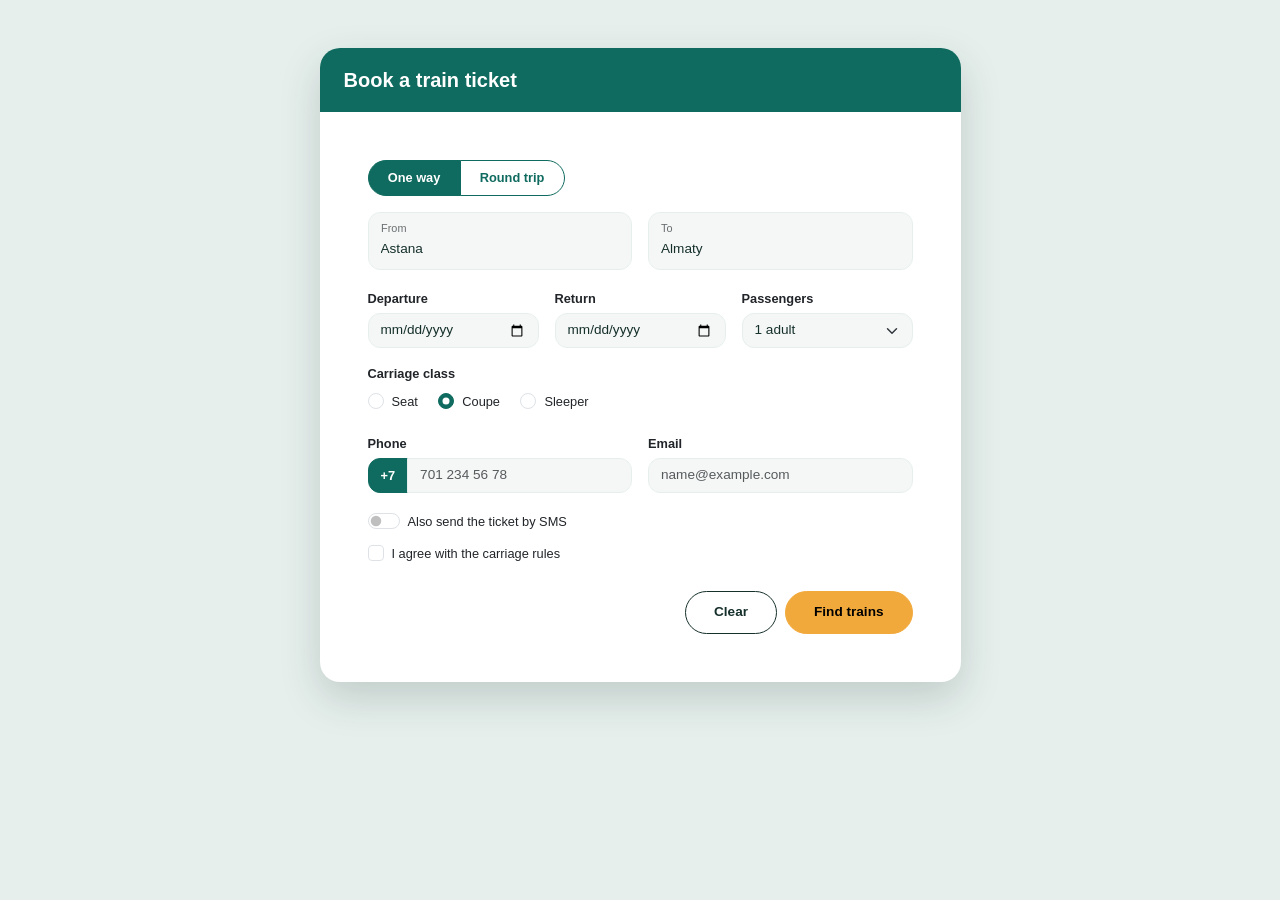
==== task1.html @ 4d1abed4 "Assignment4" ====
<!doctype html>
<html lang="en">
<head>
  <meta charset="utf-8">
  <meta name="viewport" content="width=device-width, initial-scale=1">
  <title>Book a train ticket</title>
  <link href="https://cdn.jsdelivr.net/npm/bootstrap@5.3.3/dist/css/bootstrap.min.css" rel="stylesheet">
  <link href="css/task1.css" rel="stylesheet">
</head>
<body>
  <main class="container py-4 py-md-5">
    <div class="row justify-content-center">
      <div class="col-12 col-md-10 col-lg-8 col-xl-7">

        <section class="card booking">
          <h1 class="booking__header">Book a train ticket</h1>

          <form class="card-body p-3 p-md-4 p-lg-5" action="#" method="get">
            <div class="row g-3">

              <div class="col-12">
                <div class="trip d-inline-flex" role="group" aria-label="Trip type">
                  <input type="radio" class="btn-check" name="trip" id="trip-one" value="one-way" checked>
                  <label class="btn" for="trip-one">One way</label>
                  <input type="radio" class="btn-check" name="trip" id="trip-round" value="round-trip">
                  <label class="btn" for="trip-round">Round trip</label>
                </div>
              </div>

              <div class="col-12 col-md-6">
                <div class="form-floating">
                  <input type="text" class="form-control" id="from" name="from"
                         placeholder="Astana" autocomplete="off" required>
                  <label for="from">From</label>
                </div>
              </div>
              <div class="col-12 col-md-6">
                <div class="form-floating">
                  <input type="text" class="form-control" id="to" name="to"
                         placeholder="Almaty" autocomplete="off" required>
                  <label for="to">To</label>
                </div>
              </div>

              <div class="col-12 col-md-4">
                <label class="form-label" for="departure">Departure</label>
                <input type="date" class="form-control" id="departure" name="departure" required>
              </div>
              <div class="col-12 col-md-4">
                <label class="form-label" for="return">Return</label>
                <input type="date" class="form-control" id="return" name="return">
              </div>
              <div class="col-12 col-md-4">
                <label class="form-label" for="passengers">Passengers</label>
                <select class="form-select" id="passengers" name="passengers" required>
                  <option value="1" selected>1 adult</option>
                  <option value="2">2 adults</option>
                  <option value="3">3 adults</option>
                  <option value="4">4 adults</option>
                  <option value="5">5 adults</option>
                  <option value="6">6 adults</option>
                </select>
              </div>

              <fieldset class="col-12">
                <legend class="form-label">Carriage class</legend>
                <div class="form-check form-check-inline">
                  <input class="form-check-input" type="radio" name="carriage" id="seat" value="seat" required>
                  <label class="form-check-label" for="seat">Seat</label>
                </div>
                <div class="form-check form-check-inline">
                  <input class="form-check-input" type="radio" name="carriage" id="coupe" value="coupe" checked>
                  <label class="form-check-label" for="coupe">Coupe</label>
                </div>
                <div class="form-check form-check-inline">
                  <input class="form-check-input" type="radio" name="carriage" id="sleeper" value="sleeper">
                  <label class="form-check-label" for="sleeper">Sleeper</label>
                </div>
              </fieldset>

              <div class="col-12 col-md-6">
                <label class="form-label" for="phone">Phone</label>
                <div class="input-group">
                  <span class="input-group-text" aria-hidden="true">+7</span>
                  <input type="tel" class="form-control" id="phone" name="phone"
                         placeholder="701 234 56 78" autocomplete="tel-national"
                         pattern="\d{3} ?\d{3} ?\d{2} ?\d{2}"
                         title="10 digits, for example 701 234 56 78" required>
                </div>
              </div>

              <div class="col-12 col-md-6">
                <label class="form-label" for="email">Email</label>
                <input type="email" class="form-control" id="email" name="email"
                       placeholder="name@example.com" autocomplete="email" required>
              </div>

              <div class="col-12">
                <div class="form-check form-switch">
                  <input class="form-check-input" type="checkbox" role="switch" id="sms" name="sms">
                  <label class="form-check-label" for="sms">Also send the ticket by SMS</label>
                </div>
                <div class="form-check mt-2">
                  <input class="form-check-input" type="checkbox" id="rules" name="rules" required>
                  <label class="form-check-label" for="rules">I agree with the carriage rules</label>
                </div>
              </div>

              <div class="col-12">
                <div class="d-flex flex-column-reverse flex-md-row justify-content-md-end gap-2 mt-2">
                  <button type="reset" class="btn btn-clear">Clear</button>
                  <button type="submit" class="btn btn-find">Find trains</button>
                </div>
              </div>

            </div>
          </form>
        </section>

      </div>
    </div>
  </main>
</body>
</html>
---- css/task1.css ----
:root {
  --green: #0F6B5F;
  --amber: #F2A93B;
  --ink:   #16302B;
  --soft:  #F4F7F5;
  --line:  #E6EFEC;
}

body {
  font-family: 'Montserrat', sans-serif;
  background: var(--line);
  color: var(--ink);
  min-height: 100vh;
}

.booking {
  border: 0;
  border-radius: 1.25rem;
  overflow: hidden;
  background: #fff;
  box-shadow: 0 1rem 2.5rem rgba(22, 48, 43, .18);
}
.booking__header {
  margin: 0;
  padding: 1.25rem 1.5rem;
  background: var(--green);
  color: #fff;
  font-size: 1.25rem;
  font-weight: 700;
}

.form-label,
legend.form-label {
  float: none;
  font-size: .8rem;
  font-weight: 600;
  margin-bottom: .35rem;
}

.form-control,
.form-select {
  background-color: var(--soft);
  border: 1px solid var(--line);
  border-radius: .75rem;
  color: var(--ink);
  font-size: .85rem;
}
.form-control:focus,
.form-select:focus {
  background-color: #fff;
  border-color: var(--green);
  box-shadow: 0 0 0 .2rem rgba(15, 107, 95, .2);
}

.form-floating > .form-control {
  padding-top: 1.625rem;
  padding-bottom: .625rem;
}
.form-floating > .form-control::placeholder {
  color: var(--ink);
  opacity: 1;
}
.form-floating > label {
  transform: scale(.85) translateY(-.5rem) translateX(.15rem);
  opacity: .65;
  font-size: .8rem;
}
.form-floating > .form-control ~ label::after {
  background-color: transparent !important;
}

.trip .btn {
  background: #fff;
  border: 1px solid var(--green);
  border-radius: 0;
  color: var(--green);
  font-size: .8rem;
  font-weight: 600;
  padding: .45rem 1.2rem;
}
.trip .btn-check:first-child + .btn { border-radius: 2rem 0 0 2rem; }
.trip .btn-check:last-of-type + .btn { border-radius: 0 2rem 2rem 0; margin-left: -1px; }
.trip .btn-check:checked + .btn {
  background: var(--green);
  border-color: var(--green);
  color: #fff;
}
.trip .btn-check:focus-visible + .btn {
  outline: 3px solid var(--amber);
  outline-offset: 2px;
}

.form-check-label { font-size: .8rem; }
.form-check-input:checked {
  background-color: var(--green);
  border-color: var(--green);
}
.form-check-input:focus {
  border-color: var(--green);
  box-shadow: 0 0 0 .2rem rgba(15, 107, 95, .25);
}

.input-group-text {
  background: var(--green);
  border: 1px solid var(--green);
  border-radius: .75rem; 
  color: #fff;
  font-size: .8rem;
  font-weight: 700;
}


.btn-find,
.btn-clear {
  border-radius: 2rem;
  font-size: .85rem;
  font-weight: 700;
  padding: .65rem 1.75rem;
}
.btn-find {
  background: var(--amber);
  border: 1px solid var(--amber);
  color: #000000;
}
.btn-find:hover,
.btn-find:active {
  background: #e29a2c;
  border-color: #e29a2c;
  color: #fff;
}
.btn-clear {
  background: #fff;
  border: 1px solid var(--ink);
  color: var(--ink);
  font-weight: 600;
}
.btn-clear:hover,
.btn-clear:active {
  background: var(--line);
  border-color: var(--ink);
  color: var(--ink);
}
.btn-find:focus-visible,
.btn-clear:focus-visible {
  outline: 3px solid var(--green);
  outline-offset: 2px;
  box-shadow: none;
}
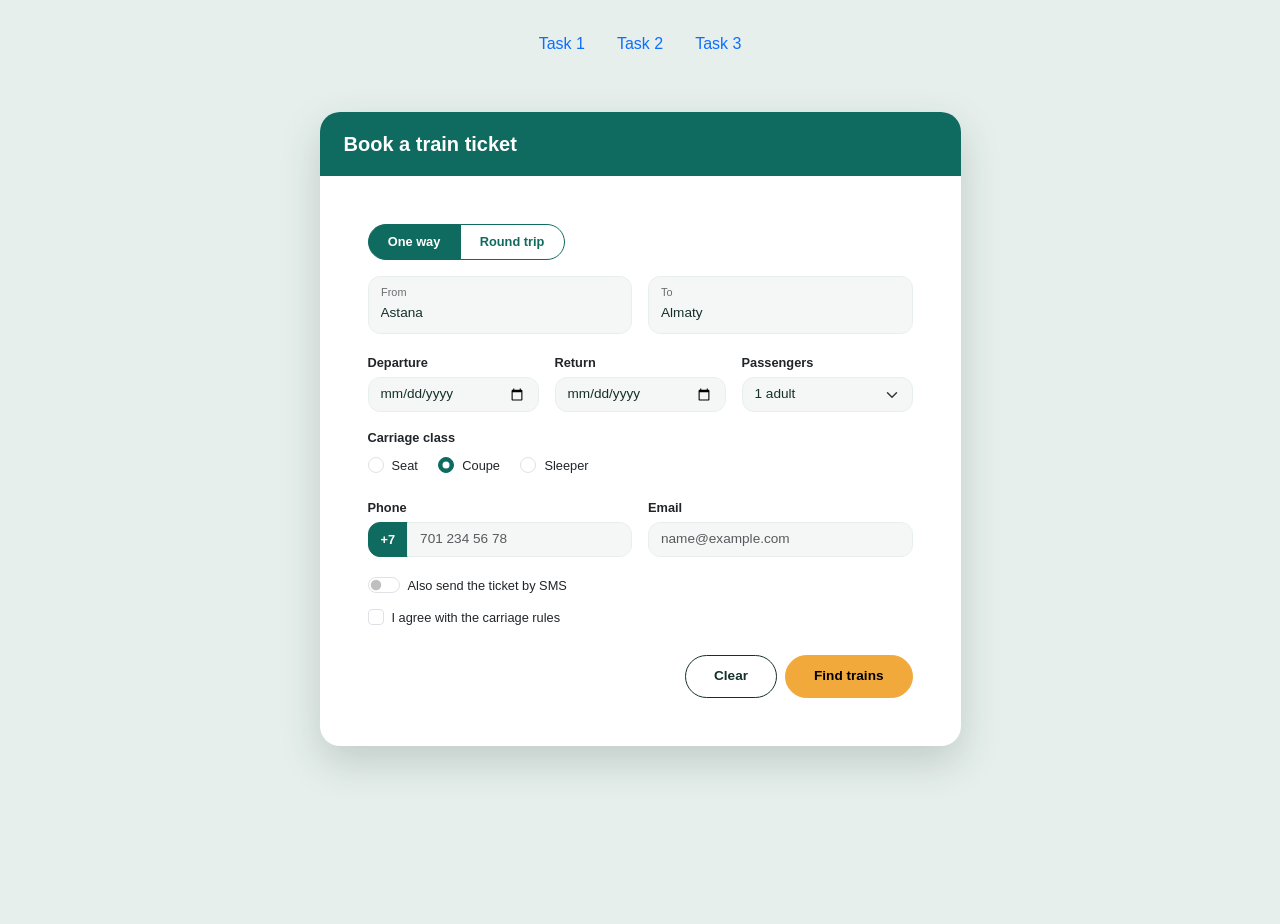
==== commit de98ee64: "add index" ====
--- a/task1.html
+++ b/task1.html
@@ -8,6 +8,19 @@
   <link href="css/task1.css" rel="stylesheet">
 </head>
 <body>
+  <nav>
+    <ul class="nav nav-pills justify-content-center mt-4">
+        <li class="nav-item">
+            <a class="nav-link" href="Task1.html">Task 1</a>
+        </li>
+        <li class="nav-item">
+            <a class="nav-link" href="Task2.html">Task 2</a>
+        </li>
+        <li class="nav-item">
+            <a class="nav-link" href="Task3.html">Task 3</a>
+        </li>
+    </ul>
+    </nav>
   <main class="container py-4 py-md-5">
     <div class="row justify-content-center">
       <div class="col-12 col-md-10 col-lg-8 col-xl-7">
